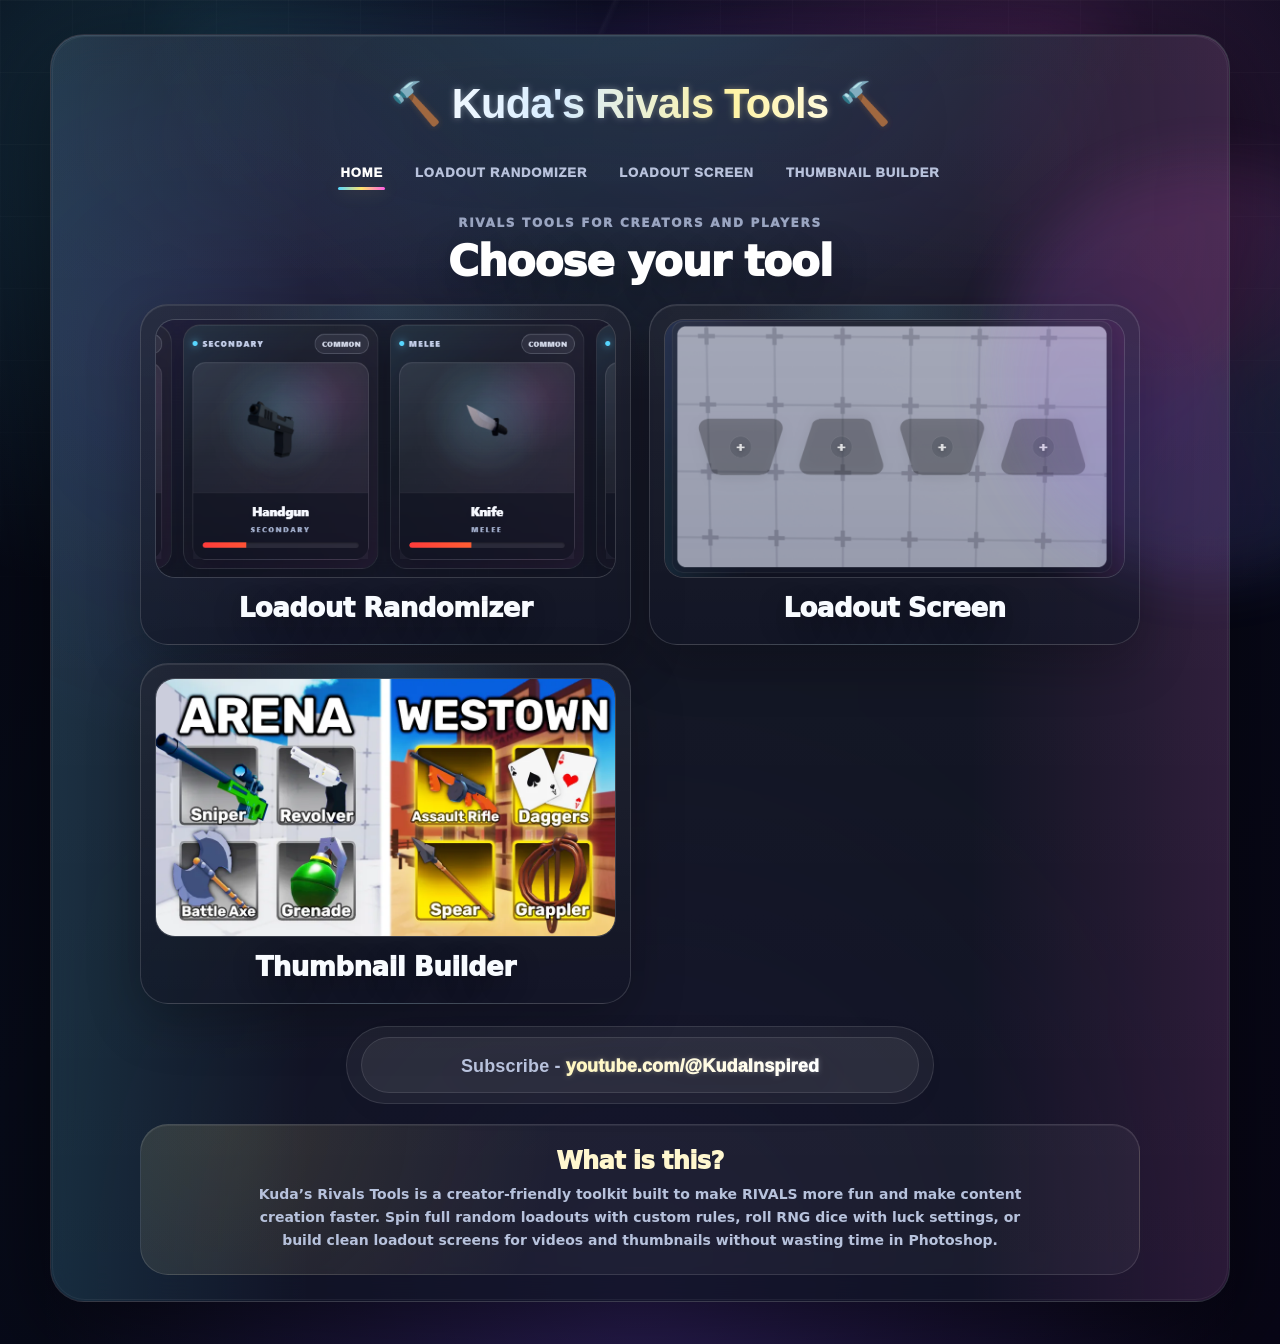
==== index.html @ 184db1f7 "Add files via upload" ====
<!DOCTYPE html><html lang="en"><head><meta charset="UTF-8"><meta name="viewport" content="width=device-width, initial-scale=1.0"><title>Kuda's Rivals Tools</title><script>(()=>{const x="[base64]/[base64]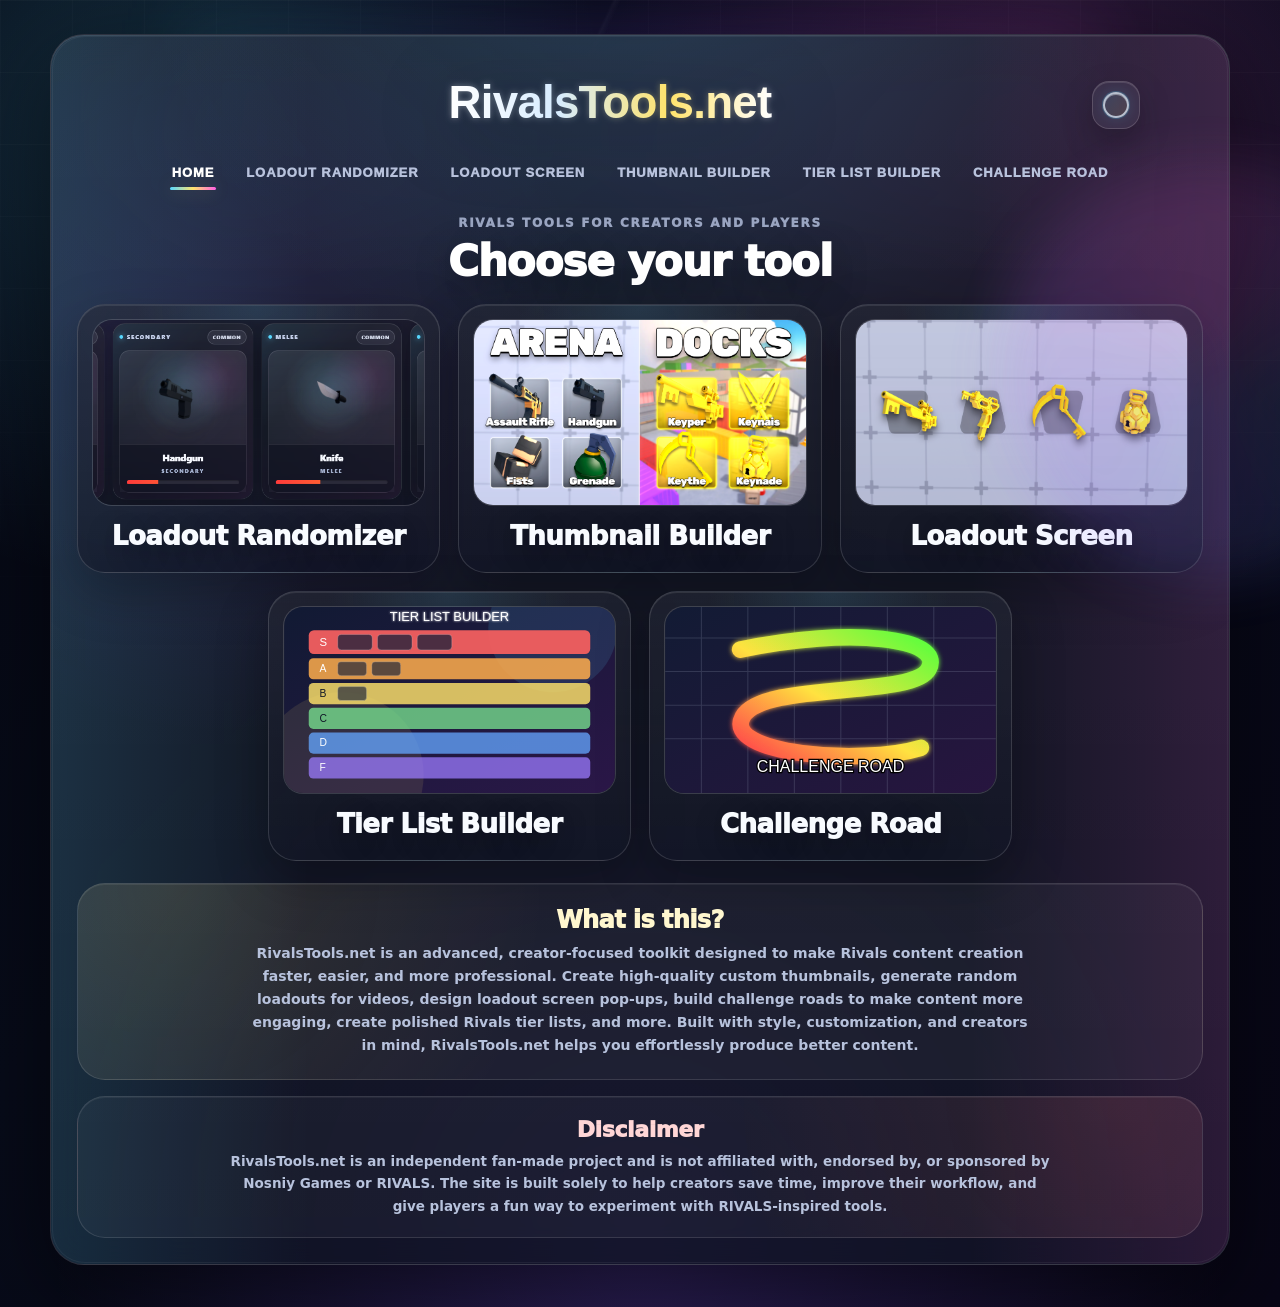
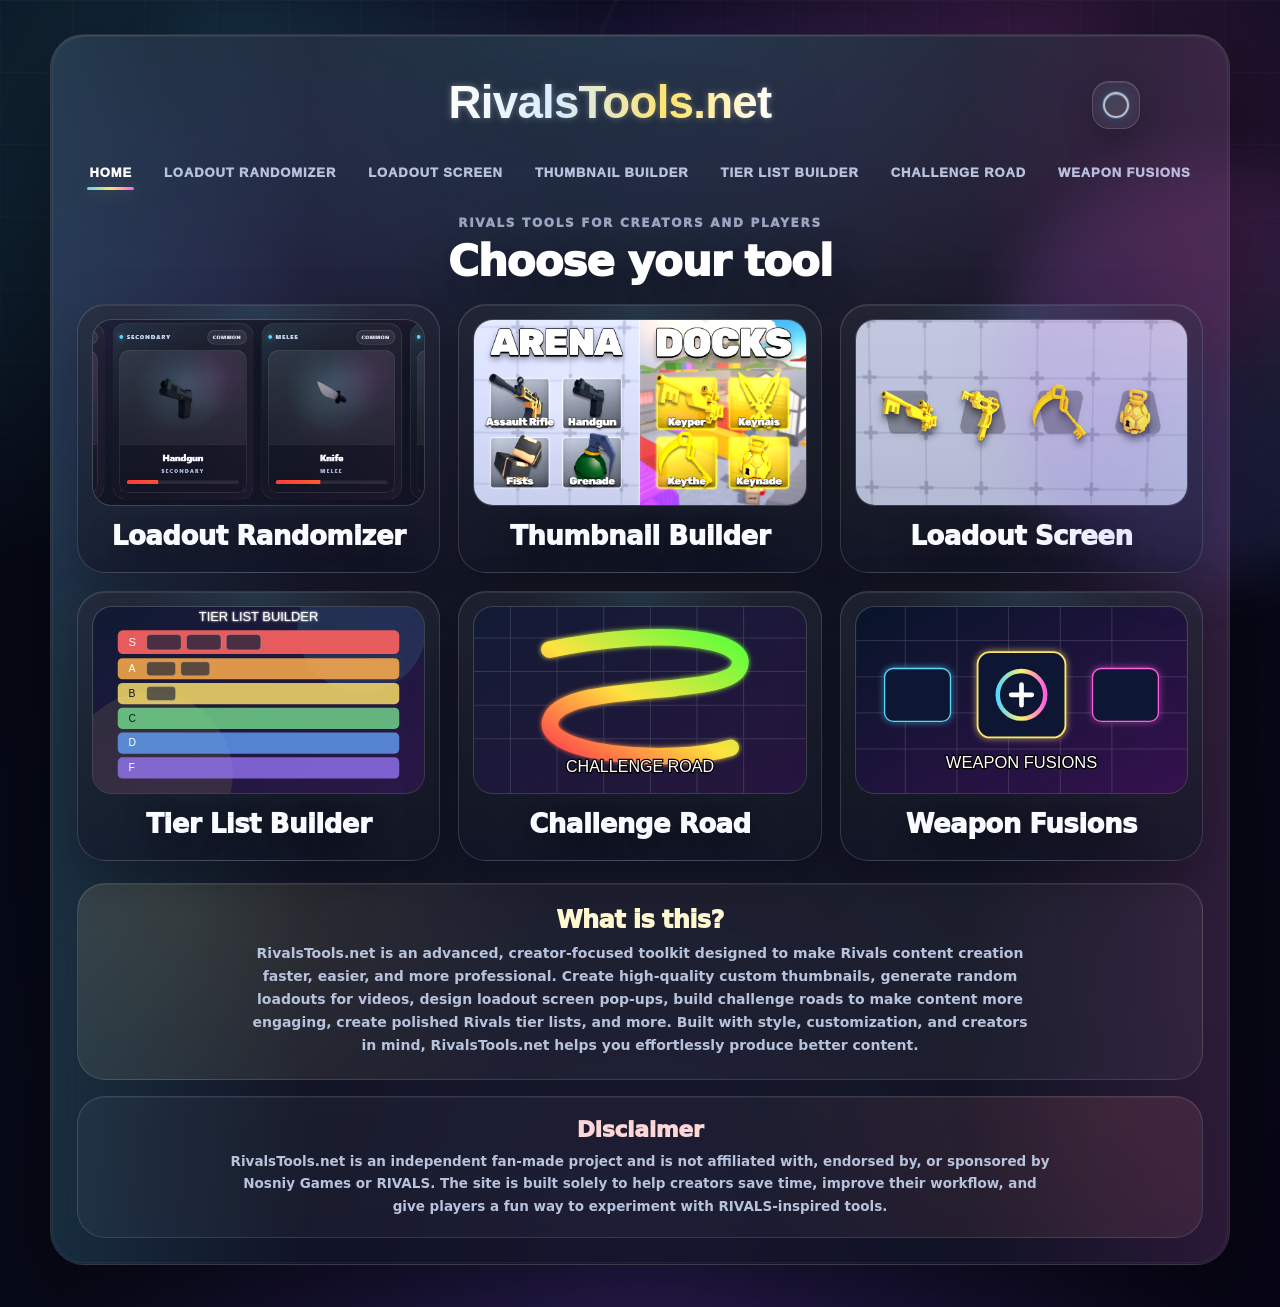
